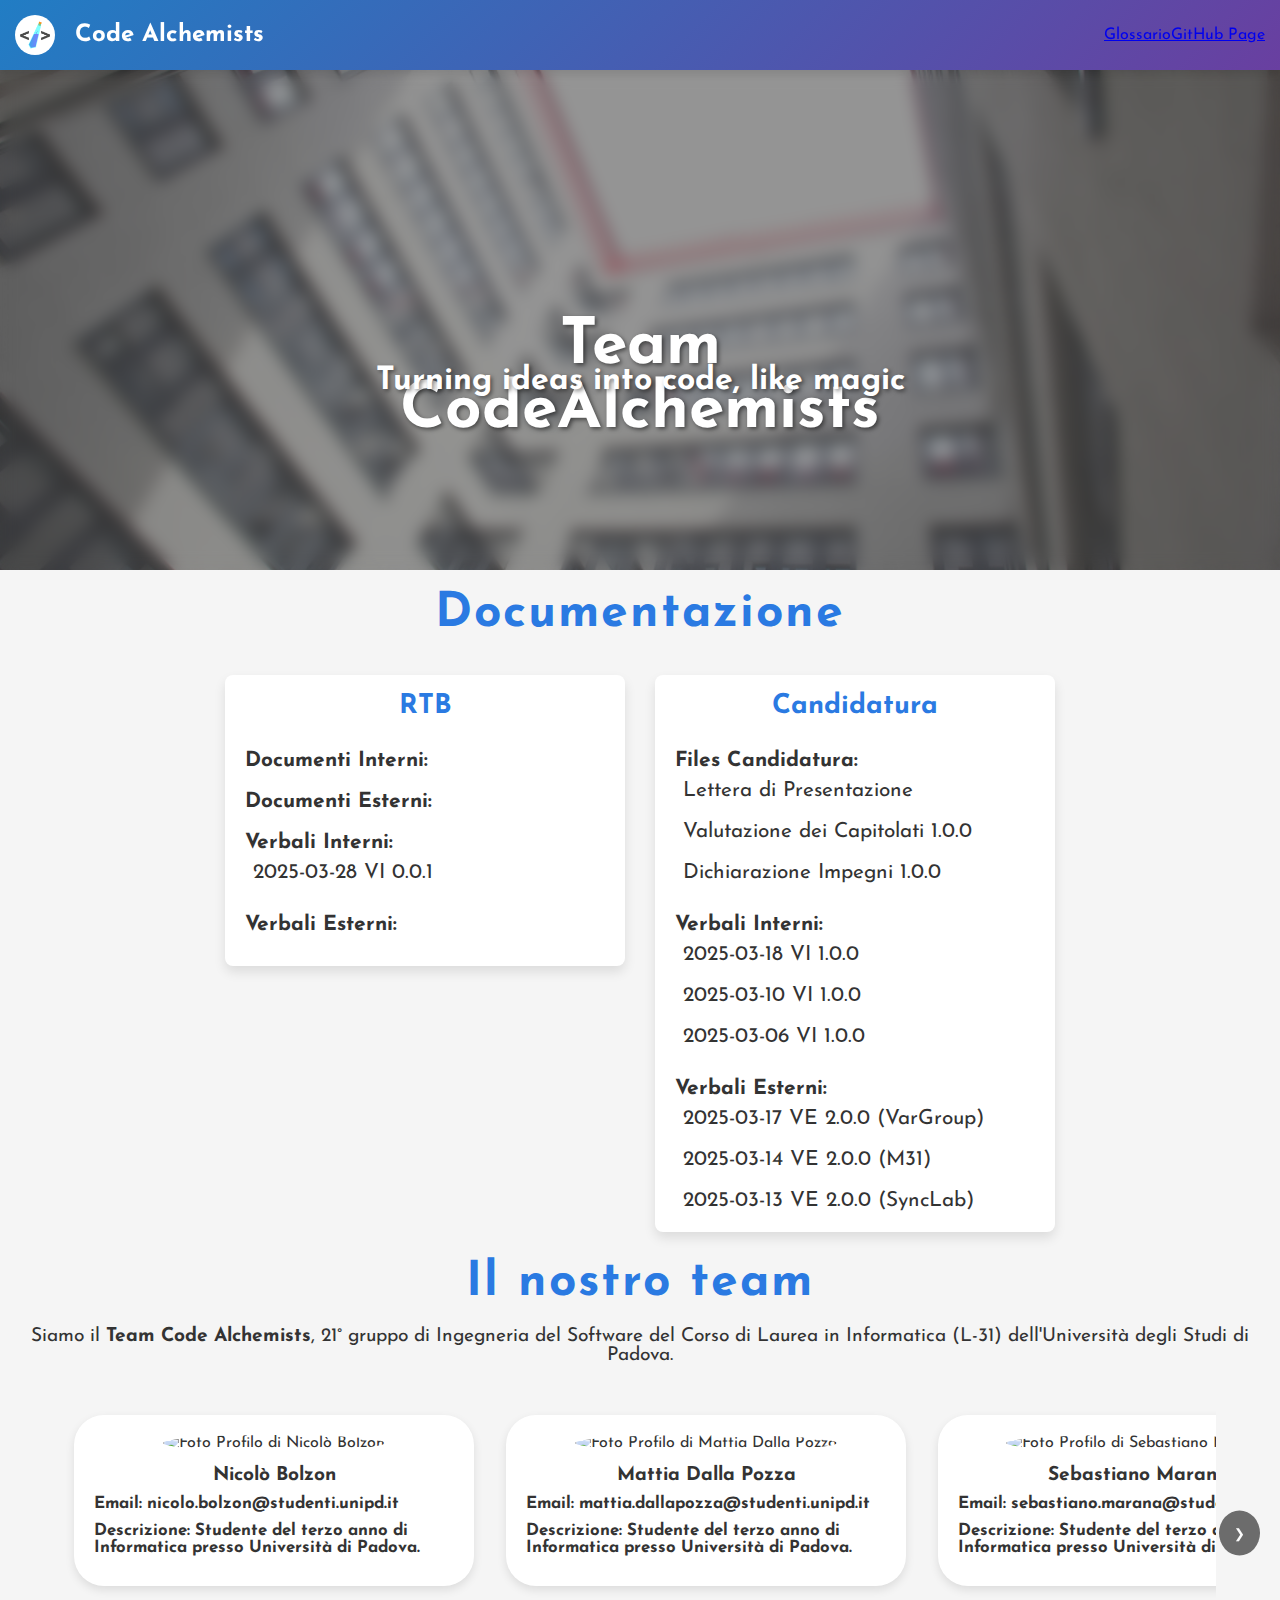
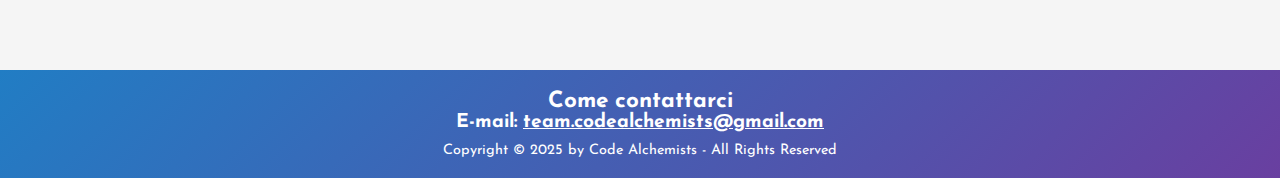
==== index.html @ df67809b "Merge branch 'release/0.1.0'" ====
<!DOCTYPE html>
<html lang="it">
<head>
	<meta charset="utf-8" />
	
	<title> Code Alchemists </title>
	<meta name = "description" content = "Questa è la pagina principale del Team Code Alchemists, per il progetto di SWE del corso di Informatica (L31) di UniPd" />
	<meta name ="keywords" content ="Code, Alchemists, swe, progetto, git, team" />
	<meta name="author" content="Nicolò Bolzon, Mattia Dalla Pozza, Sebastiano Marana, Nicholas Moretto, Matteo Pretto, Alex Shu, Stefano Speranza, Ramona Zangla"/>
	
	<meta name="viewport" content="width=device-width, initial-scale=1.0" />
	<link rel="stylesheet" href="./Assets/style.css" />
    <link href="https://cdnjs.cloudflare.com/ajax/libs/font-awesome/6.0.0-beta3/css/all.min.css" rel="stylesheet">
	<link href='https://fonts.googleapis.com/css2?family=Josefin+Sans:wght@300&display=swap' rel='stylesheet' />
	<link rel="shortcut icon" type="image/png" href="./Assets/Loghi/Logo.svg" media="screen" /> <!--icona visibile su browser-->
	
	<script src="https://code.jquery.com/jquery-3.6.0.min.js"></script>

</head>

<body>
    <main>
    <!-- <div id="container"> -->
        <nav class="header">
            <div class="header_container">
              <a class="navbar-brand" href="index.html">
                <img src="./Assets/Loghi/Logo.png" alt="Logo del gruppo" width="30" height="30" />
                <span class="navTitle" style="margin-left: 15px">Code Alchemists</span>
              </a>
              <div class="github-button">
                <a href="./glossario.html" class="github-btn">Glossario</a>
                <a href="https://github.com/teamcodealchemists" target="_blank" class="github-btn" title="Visita il proflo GitHub del gruppo">GitHub Page</a>
              </div>
            </div>
        </nav>
        <div id="logo_container">
            <!--<img src="./Assets/Immagini/TorreArchimede.jpg" alt="Logo del gruppo" id="logo" />-->
            <h1 class="titolocentrato">Team CodeAlchemists</h1>
            <h2 class="motivoAzienda">Turning ideas into code, like magic</h2>
        </div>     
        <div class="presentazione">
            <h2 class="titolo">Documentazione</h2>
        </div>
        <div class="card-container">
            
            <!-- <div class="card" onclick="toggleDropdown(1)">
                <h3>PB</h3>
                <div class="dropdown" id="dropdown-1">
                    <a href="documento1.pdf" target="_blank">Documento 1</a>
                </div>
            </div> -->
    
            <div class="card" onclick="toggleDropdown(2)">
                <h3>RTB</h3>
                <div class="dropdown" id="dropdown-2">
                    <h4>Documenti Interni:</h4>
                    <h4>Documenti Esterni:</h4>
                    <h4>Verbali Interni:</h4>
                        <a href="https://teamcodealchemists.github.io/docs/rtb/verbali/verbali_interni/2025-03-28_VI_0.0.1.pdf" target="_blank">2025-03-28 VI 0.0.1</a>
                    <h4>Verbali Esterni:</h4><br/> <!--TODO: togliere <br/> nel momento in cui si inserirà il promo verbale. Aggiunto per corretta visualizzazione-->
                </div>
            </div>
    
            <div class="card" onclick="toggleDropdown(3)">
                <h3>Candidatura</h3>
                <div class="dropdown" id="dropdown-3"> <!--da inserire riferimento a documento su github-->
                    <h4>Files Candidatura:</h4>
                        <a href="https://teamcodealchemists.github.io/docs/candidatura/Lettera%20di%20presentazione.pdf" target="_blank">Lettera di Presentazione</a>
                        <a href="https://teamcodealchemists.github.io/docs/candidatura/Valutazione%20dei%20Capitolati%201.0.0.pdf" target="_blank">Valutazione dei Capitolati 1.0.0</a>
                        <a href="https://teamcodealchemists.github.io/docs/candidatura/Dichiarazione Impegni_1.0.0.pdf" target="_blank">Dichiarazione Impegni 1.0.0</a>
                    <h4>Verbali Interni:</h4>
                        <a href="https://teamcodealchemists.github.io/docs/candidatura/verbali/verbali_interni/2025-03-18_VI_1.0.0.pdf" target="_blank">2025-03-18 VI 1.0.0</a> 
                        <a href=".https://teamcodealchemists.github.io/docs/candidatura/verbali/verbali_interni/2025-03-10_VI_1.0.0.pdf" target="_blank">2025-03-10 VI 1.0.0</a>
                        <a href="https://teamcodealchemists.github.io/docs/candidatura/verbali/verbali_interni/2025-03-06_VI_1.0.0.pdf" target="_blank">2025-03-06 VI 1.0.0</a> 
                    <h4>Verbali Esterni:</h4>
                        <a href="https://teamcodealchemists.github.io/docs/candidatura/verbali/verbali_esterni/2025-03-17_VE_2.0.0_(VarGroup).pdf" target="_blank">2025-03-17 VE 2.0.0 (VarGroup)</a>
                        <a href="https://teamcodealchemists.github.io/docs/candidatura/verbali/verbali_esterni/2025-03-14_VE_2.0.0_(M31).pdf" target="_blank">2025-03-14 VE 2.0.0 (M31)</a> 
                        <a href="https://teamcodealchemists.github.io/docs/candidatura/verbali/verbali_esterni/2025-03-13_VE_2.0.0_(SyncLab).pdf" target="_blank">2025-03-13 VE 2.0.0 (SyncLab)</a>
                </div>
            </div>
            <!-- <div class="card" onclick="toggleDropdown(4)">
                <h3>Diapositive</h3>
                <div class="dropdown" id="dropdown-4">
                    <a href="altro1.txt" target="_blank">Altro 1</a>
                    <a href="altro2.txt" target="_blank">Altro 2</a>
                </div>
            </div> -->
        </div>
    
        <div class="presentazione">
            <h2 class="titolo">Il nostro team</h2>
            <p>Siamo il <b>Team Code Alchemists</b>, 21° gruppo di Ingegneria del Software del Corso di Laurea in Informatica (L-31) dell'Università degli Studi di Padova.</p>
        </div>
        
        <div class="membri" id="membri">
            <div class="member-container-wrapper">
                <button class="scroll-btn left" id="scroll-left">&#10094;</button>
                <div class="member-container">
                    <div class="member">
                        <a href="https://github.com/nicolobolzon" target="_blank" title="Visita il profilo GitHub">
                            <img src="https://github.com/nicolobolzon.png" alt="Foto Profilo di Nicolò Bolzon">
                            <p>Nicolò Bolzon</p>
                            <div class="contact-info">
                                <p><strong>Email:</strong> nicolo.bolzon@studenti.unipd.it</p>
                                <p><strong>Descrizione:</strong> Studente del terzo anno di Informatica presso Università di Padova.</p>
                            </div>
                        </a>
                    </div>
                    <div class="member">
                        <a href="https://github.com/mkwukong" target="_blank" title="Visita il profilo GitHub">
                            <img src="https://github.com/mkwukong.png" alt="Foto Profilo di Mattia Dalla Pozza">
                            <p>Mattia Dalla Pozza</p>
                            <div class="contact-info">
                                <p><strong>Email:</strong> mattia.dallapozza@studenti.unipd.it</p>
                                <p><strong>Descrizione:</strong>  Studente del terzo anno di Informatica presso Università di Padova.</p>
                            </div>
                        </a>
                    </div>
                    <div class="member">
                        <a href="https://github.com/sebamarana" target="_blank" title="Visita il profilo GitHub">
                            <img src="https://github.com/sebamarana.png" alt="Foto Profilo di Sebastiano Marana">
                            <p>Sebastiano Marana</p>
                            <div class="contact-info">
                                <p><strong>Email:</strong> sebastiano.marana@studenti.unipd.it</p>
                                <p><strong>Descrizione:</strong>  Studente del terzo anno di Informatica presso Università di Padova.</p>
                            </div>
                        </a>
                    </div>
                    <div class="member">
                        <a href="https://github.com/nicmoro31" target="_blank" title="Visita il profilo GitHub">
                            <img src="https://github.com/nicmoro31.png" alt="Foto Profilo di Nicholas Moretto">
                            <p>Nicholas Moretto</p>
                            <div class="contact-info">
                                <p><strong>Email:</strong> nicholas.moretto@studenti.unipd.it</p>
                                <p><strong>Descrizione:</strong>  Studente del terzo anno di Informatica presso Università di Padova.</p>
                            </div>
                        </a>
                    </div>
                    <div class="member">
                        <a href="https://github.com/matteopretto" target="_blank" title="Visita il profilo GitHub">
                            <img src="https://github.com/matteopretto.png" alt="Foto Profilo di Matteo Pretto">
                            <p>Matteo Pretto</p>
                            <div class="contact-info">
                                <p><strong>Email:</strong> matteo.pretto@studenti.unipd.it</p>
                                <p><strong>Descrizione:</strong>  Studente del terzo anno di Informatica presso Università di Padova.</p>
                            </div>
                        </a>
                    </div>
                    <div class="member">
                        <a href="https://github.com/IwantBeRich" target="_blank" title="Visita il profilo GitHub">
                            <img src="https://github.com/IwantBeRich.png" alt="Foto Profilo di Alex Shu">
                            <p>Alex Shu</p>
                            <div class="contact-info">
                                <p><strong>Email:</strong> alex.shu@studenti.unipd.it</p>
                                <p><strong>Descrizione:</strong> Studente del terzo anno di Informatica presso Università di Padova.</p>
                            </div>
                        </a>
                    </div>
                    <div class="member">
                        <a href="https://github.com/ssperanz" target="_blank" title="Visita il profilo GitHub">
                            <img src="https://github.com/ssperanz.png" alt="Foto Profilo di Stefano Speranza">
                            <p>Stefano Speranza</p>
                            <div class="contact-info">
                                <p><strong>Email:</strong> stefano.speranza@studenti.unipd.it</p>
                                <p><strong>Descrizione:</strong>  Studente del terzo anno di Informatica presso Università di Padova.</p>
                            </div>
                        </a>
                    </div>
                    <div class="member">
                        <a href="https://github.com/ShizuIT" target="_blank" title="Visita il profilo GitHub">
                            <img src="https://github.com/ShizuIT.png" alt="Foto Profilo di Ramona Zangla">
                            <p>Ramona Zangla</p>
                            <div class="contact-info">
                                <p><strong>Email:</strong> ramona.zangla@studenti.unipd.it</p>
                                <p><strong>Descrizione:</strong>  Studentessa del terzo anno di Informatica presso Università di Padova.</p>
                            </div>
                        </a>
                    </div>
                </div>
                <button class="scroll-btn right" id="scroll-right">&#10095;</button>
            </div>
        </div>
        
        <script>
            function toggleDropdown(cardNumber) {
                if (event.target.tagName === 'A') {
                    return; 
                }
                let dropdown = document.getElementById(`dropdown-${cardNumber}`);
                if (dropdown.classList.contains('open')) {
                    dropdown.classList.remove('open');
                    dropdown.style.maxHeight = "0px";
                    dropdown.style.padding = "0";
                } else {
                    dropdown.classList.add('open');
                    dropdown.style.maxHeight = dropdown.scrollHeight + "px";
                    dropdown.style.padding = "10px";
                }
            }
            window.onload = function() {
                let dropdowns = document.querySelectorAll('.dropdown');
                dropdowns.forEach(dropdown => {
                    dropdown.classList.add('open');
                    dropdown.style.maxHeight = dropdown.scrollHeight + "px";
                    dropdown.style.padding = "10px";
                });
            };

            document.addEventListener("DOMContentLoaded", function () {
                const scrollContainer = document.querySelector(".member-container");
                const leftButton = document.getElementById("scroll-left");
                const rightButton = document.getElementById("scroll-right");
            
                function updateButtons() {
                    leftButton.style.display = scrollContainer.scrollLeft > 0 ? "block" : "none";
                    rightButton.style.display =
                        scrollContainer.scrollLeft < scrollContainer.scrollWidth - scrollContainer.clientWidth ? "block" : "none";
                }
            
                leftButton.addEventListener("click", function () {
                    scrollContainer.scrollBy({
                        left: -432, 
                        behavior: "smooth",
                    });
                });
            
                rightButton.addEventListener("click", function () {
                    scrollContainer.scrollBy({
                        left: 432, 
                        behavior: "smooth",
                    });
                });
            
                scrollContainer.addEventListener("scroll", updateButtons);
                updateButtons(); 
            });

            document.addEventListener('DOMContentLoaded', function () {
                const memberContainer = document.querySelector('.member-container');
                const members = document.querySelectorAll('.member');
                let scrollPosition = 0;

                function autoScroll() {
                    const memberWidth = members[0].offsetWidth + parseInt(getComputedStyle(memberContainer).gap); // Larghezza di un membro + gap
                    const containerWidth = memberContainer.scrollWidth;
                    const visibleWidth = memberContainer.offsetWidth;

                    // Calcola la nuova posizione di scroll
                    scrollPosition += memberWidth;

                    // Se raggiunge la fine, torna all'inizio
                    if (scrollPosition + visibleWidth >= containerWidth) {
                        scrollPosition = 0;
                    }

                    // Esegui lo scroll
                    memberContainer.scrollTo({
                        left: scrollPosition,
                        behavior: 'smooth',
                    });
                }

                // Avvia lo scroll automatico ogni 10 secondi
                setInterval(autoScroll, 10000);
            });
        </script>       
    <!-- </div> -->
    </main>
    <footer>
        <div class="contatti">
            <h3>Come contattarci</h3>  
            <ul>
                <li><b><span lang="en">E-mail</span>: <a href="mailto:team.codealchemists@gmail.com">team.codealchemists@gmail.com</a></b></li>
                </ul>
        </div>
    <p>
        <span class="copyright"><span lang="en">Copyright &copy; </span>  2025 by Code Alchemists - All Rights Reserved</span>
    </p>
    </footer>
</body>
</html>
---- Assets/style.css ----
/* Cayman Theme Inspired Styles */

* {
    margin: 0;
    padding: 0;
    box-sizing: border-box;
}

:root {
    --primary-color: #2a7ae2;
    --background-color: #f5f5f5;
    --text-color: #333;
    --header-background: linear-gradient(135deg, #217dc4, #693fa0);
    --header-text: #fff;
    --footer-background: linear-gradient(135deg, #217dc4, #693fa0);
    --footer-text: #fff;
    --card-background: #ffffff;
    --card-shadow: rgba(0, 0, 0, 0.1);
    --border-radius: 8px;
    --primary-background: #41a3ef;
    --secondary-background: #7c81ff;
}
/*linear-gradient(135deg, #2a7ae2, #6a0dad); colore sfumatura precendente*/

html {
    background-color: var(--background-color);
    font-family: "Josefin Sans", sans-serif;
    color: var(--text-color);
    scroll-behavior: smooth;
}

body {
    width: 100%;
    display: flex;
    flex-direction: column;
    align-items: center;
    min-height: 100vh;
    margin-top : 70px;
}

main {
    flex: 1;
    width: 100%;
    max-width: 100%;
}

/* Header */
.header_container {
    background: var(--header-background);
    color: var(--header-text);
    padding: 15px;
    display: flex;
    align-items: center;
    position: fixed; 
    top: 0;  
    left: 0;
    width: 100%;  
    z-index: 1000;  
    box-shadow: 0 4px 8px rgba(0, 0, 0, 0.1);
    /* justify-content: center; */
}

.navbar-brand {
    text-decoration: none;
    color: var(--header-text);
    font-size: 1.5em;
    font-weight: bold;
    display: flex;
    align-items: center;
}

.navbar-brand img {
    margin-right: 5px;
    border-radius:50%;
    width: 40px;
    height: 40px;
}

.github-button {
    margin-left: auto;
    display: flex;
    align-items: center;
}

.github-icon {
    font-size: 40px;  
    color: #000000; 
    transition: color 0.3s ease;
}

.github-icon:hover {
    color: #ffffff;
}

/* Logo Container */
#logo_container {
    position: relative;
    background-image: url('./Immagini/TorreArchimede.jpg');
    background-size: cover; 
    background-position: center; 
    width: 100%;
    height: 500px; 
    overflow: hidden; 
    transition: all 0.5s ease-in-out;
}

#logo_container::before {
    content: '';
    position: absolute;
    top: 0;
    left: 0;
    right: 0;
    bottom: 0;
    background-image: url('./Immagini/TorreArchimede.jpg');
    background-size: cover;
    background-position: center;
    filter: blur(8px);
    z-index: 1;
    transition: filter 0.5s ease-in-out;
}

#logo_container:hover::before {
    filter: blur(0);
}

.titolocentrato, .motivoAzienda {
    position: absolute;
    left: 50%;
    transform: translateX(-50%);
    color: white; 
    font-weight: bold; 
    text-shadow: 2px 2px 4px rgba(0, 0, 0, 0.5); 
    z-index: 2; 
}

.titolocentrato {
    top: 45%;
    font-size: 4em;
}

.motivoAzienda {
    top: 55%;
    font-size: 2em;
}

@media screen and (max-width: 1200px) {
    #logo_container {
        height: 400px;
    }

    .titolocentrato {
        font-size: 3.0em;
        top: 45%; 
    }

    .motivoAzienda {
        font-size: 1.3em;
        top: 55%; 
    }
}

@media screen and (max-width: 900px) {
    #logo_container {
        height: 300px;
    }

    .titolocentrato {
        font-size: 2em;
        top: 45%; 
    }

    .motivoAzienda {
        font-size: 1em;
        top: 55%; 
    }
}

@media screen and (max-width: 600px) {
    #logo_container {
        height: 250px;
    }

    .titolocentrato {
        font-size: 1.5em;
        top: 45%; 
    }

    .motivoAzienda {
        font-size: 0.9em;
        top: 55%; 
    }
}

@media screen and (max-width: 400px) {
    #logo_container {
        height: 200px;
    }

    .titolocentrato {
        font-size: 1.0em;
        top: 45%;
    }

    .motivoAzienda {
        font-size: 0.9em;
        top: 55%;
    }
}
/* Presentation Section */
.presentazione {
    text-align: center;
    margin-bottom: 30px;
}

.presentazione h1 {
    font-size: 2em;
    color: var(--primary-color);
}

.presentazione p {
    font-size: 1.2em;
    color: var(--text-color);
}

/*Member*/
.presentazione h2, h2, h1 {
    text-align: center;
    margin: 20px 0;
    color: var(--primary-color);
}

.member-container {
    display: flex;
    gap: 5em; 
    padding: 0 50px; 
    margin: 0;
    flex-wrap: nowrap; 
}

.contact-info {
    font-size: 14px;
    text-align: left;
}

.contact-info p {
    margin: 5px 0;
}

.contact-info p strong {
    color: #333;
}

.member-container-wrapper {
    display: flex;
    justify-content: center;
    align-items: center;
    padding-bottom:4em;
    padding-left:4em;
    padding-right:4em;
    overflow-x: hidden; 
    width: 100%;
    position: relative;
    z-index: 5;
}

.member-container {
    display: flex;
    gap: 2em;
    padding: 0 10px;
    scroll-behavior: smooth; 
    overflow-x: auto;
    flex-wrap: nowrap;
    -ms-overflow-style: none;  
    scrollbar-width: none;  
    transition: transform 0.5s ease-in-out;
    z-index: 1;
    padding-top: 20px;
    padding-bottom: 20px;
}

.member-container::-webkit-scrollbar {
    display: none;
}

.member {
    width: 25em; 
    padding: 20px;
    border-radius: 30px;
    box-shadow: 0 4px 10px rgba(0, 0, 0, 0.1);
    background-color: #fff;
    text-align: center;
    transition: transform 0.3s ease-in-out;
    scroll-snap-align: start;
    flex-shrink: 0;
    z-index: 1;
    position: relative;
}

.member:hover {
    transform: scale(0.9);
    box-shadow: 0 8px 16px rgba(0, 0, 0, 0.2);
    z-index: 10; 
}


.member a {
    text-decoration: none;
    color: inherit;
}

.member p {
    font-size: 1.2em;
    font-weight: bold;
    color: #333;
    margin-bottom: 10px;
    white-space: normal; 
    word-wrap: break-word;
}

.member img {
    width: 80%;
    height: auto;
    border-radius: 50%;
    margin-bottom: 15px;
}

.membri {
    overflow: hidden;
    width: 100%;
    height: auto;
}

.scroll-btn {
    position: absolute;
    background-color: #333;
    color: #fff;
    border: none;
    padding: 15px;
    cursor: pointer;
    border-radius: 50%;
    top: 50%;
    transform: translateY(-50%);
    z-index: 100;
    opacity: 0.7;
    transition: opacity 0.3s;
}

.scroll-btn:hover {
    background-color: #555;
    opacity: 1;
}

.scroll-btn.left {
    left: 20px; 
}

.scroll-btn.right {
    right: 20px; 
}

@media (max-width: 768px) {
    .scroll-btn {
        display: none !important;  
    }

    .member-container {
        gap: 1.5em;
        overflow-x: auto;
        -webkit-overflow-scrolling: touch;
    }
    
    .member {
        width: 100%;
        padding: 15px;
    }
}


@media (max-width: 480px) {
    .scroll-btn {
        display: none !important; 
    }

    .member {
        width: 100%;
        padding: 10px;
    }

    .member-container {
        gap: 1em;
        overflow-x: auto;
        -webkit-overflow-scrolling: touch;
    }
}
/* Card Styles */
.card-container {
    display: flex;
    flex-wrap: wrap;
    justify-content: center;
    align-items: flex-start;
    gap: 30px;
    padding: 0.4375em 0;
}

.card {
    background: var(--card-background);
    padding-top: 2dvb;
    padding-bottom: 20px;
    padding-left: 10px;
    padding-right: 10px;
    border-radius: var(--border-radius);
    box-shadow: 0 6px 12px rgba(0, 0, 0, 0.1); 
    width: 400px;
    cursor: pointer;
    text-align: center;
    transition: transform 0.2s;
}

.card:hover {
    transform: translateY(-5px);
    box-shadow: 0 8px 16px rgba(0, 0, 0, 0.15);
}

.card h3 {
    color: var(--primary-color);
    font-size: 1.7em;
}

/* Dropdown */
.dropdown {
    max-height: 0;
    overflow: hidden;
    font-size: 1.3em;
    transition: max-height 0.5s ease-in-out, padding 0.3s ease-in-out;
    padding: 0;
}

.dropdown.open {
    padding: 10px;
    max-height: 1000px; 
}

.dropdown a {
    display: block;
    text-decoration: none;
    color: var(--text-color);
    padding: 8px;
    overflow-wrap: break-word;
    white-space: normal;
    height: auto;
    line-height: 1.2;
    word-break:break-word;
    text-align: left;
}

.dropdown a:hover {
    background: #ddd;
}

.dropdown h4{
    padding-top: 20px;
    text-align: left;
}

/* Glossario */
.letter-list {
    display: flex;
    flex-wrap: wrap;
    justify-content: center;
    width: 100%;
    background-color: var(--background-color);
    padding: 10px 0;
    box-shadow: 0 2px 5px rgba(0, 0, 0, 0.1);
    transition: top 0.3s ease;
}

.letter-list.fixed {
    position: fixed;
    top: 0;
    z-index: 1000;
}

.letter-list a {
    display: inline-block;
    margin: 4px;
    padding: 10px 15px;
    text-decoration: none;
    color: white;
    background-color: var(--primary-background); /* Colore di sfondo iniziale */
    border-radius: 5px;
    transition: background-color 0.3s ease; /* Transizione per il colore di sfondo */
}

.letter-list a:hover, .letter-list a.selected {
    background-color: var(--secondary-background); /* Colore di sfondo al passaggio del mouse */
}

.letter-sections{
    margin-top:60px;
    margin-left: 10%;
    margin-right: 10%;
}

.letter-section {
    padding: 20px; /* Aggiungi un padding a sinistra per allineare le lettere */
    min-height: 100px;
}

.letter-section h2 {
    text-align: left;
    font-size: 2em; /* Dimensione del carattere per le lettere */
    margin-bottom: 20px; /* Spazio sotto le lettere */
    margin-top: -20px;
    padding-left: 10%; /* Aggiungi un padding a sinistra per allineare le lettere */
}

.letter-section .definizione{
    font-size: 1.2em; /* Dimensione del carattere per il contenuto */
    margin-left: 20%;
    margin-bottom: 5%;
    margin-top: 1%;
}

.letter-section p b, .parola{
    margin-left: 15%;
    font-size: 1.5em;
}

.letter-section hr{
    margin: 20px 0;
    border: 1px solid;
    border-image: linear-gradient(135deg, var(--primary-background), var(--secondary-background)) 1;
    margin-left: 10%;
}

/* Footer */
footer {
    background: var(--footer-background);
    color: var(--footer-text);
    text-align: center;
    padding: 20px;
    width: 100%;
    margin-top: auto;
}

footer .contatti {
    font-size: 1.2em;
    margin-bottom: 10px;
}

footer a {
    color: var(--footer-text);
    text-decoration: underline;
}

footer li{
    list-style-type: none;
}

.copyright {
    font-size: 0.9em;
}
.titolo {
    font-size: 3em;
    font-weight: bold;
    color: #2a7ae2; 
    text-align: left;
    margin: 1em 0;
    letter-spacing: 2px; 
    transition: color 0.3s ease, transform 0.3s ease; 
}
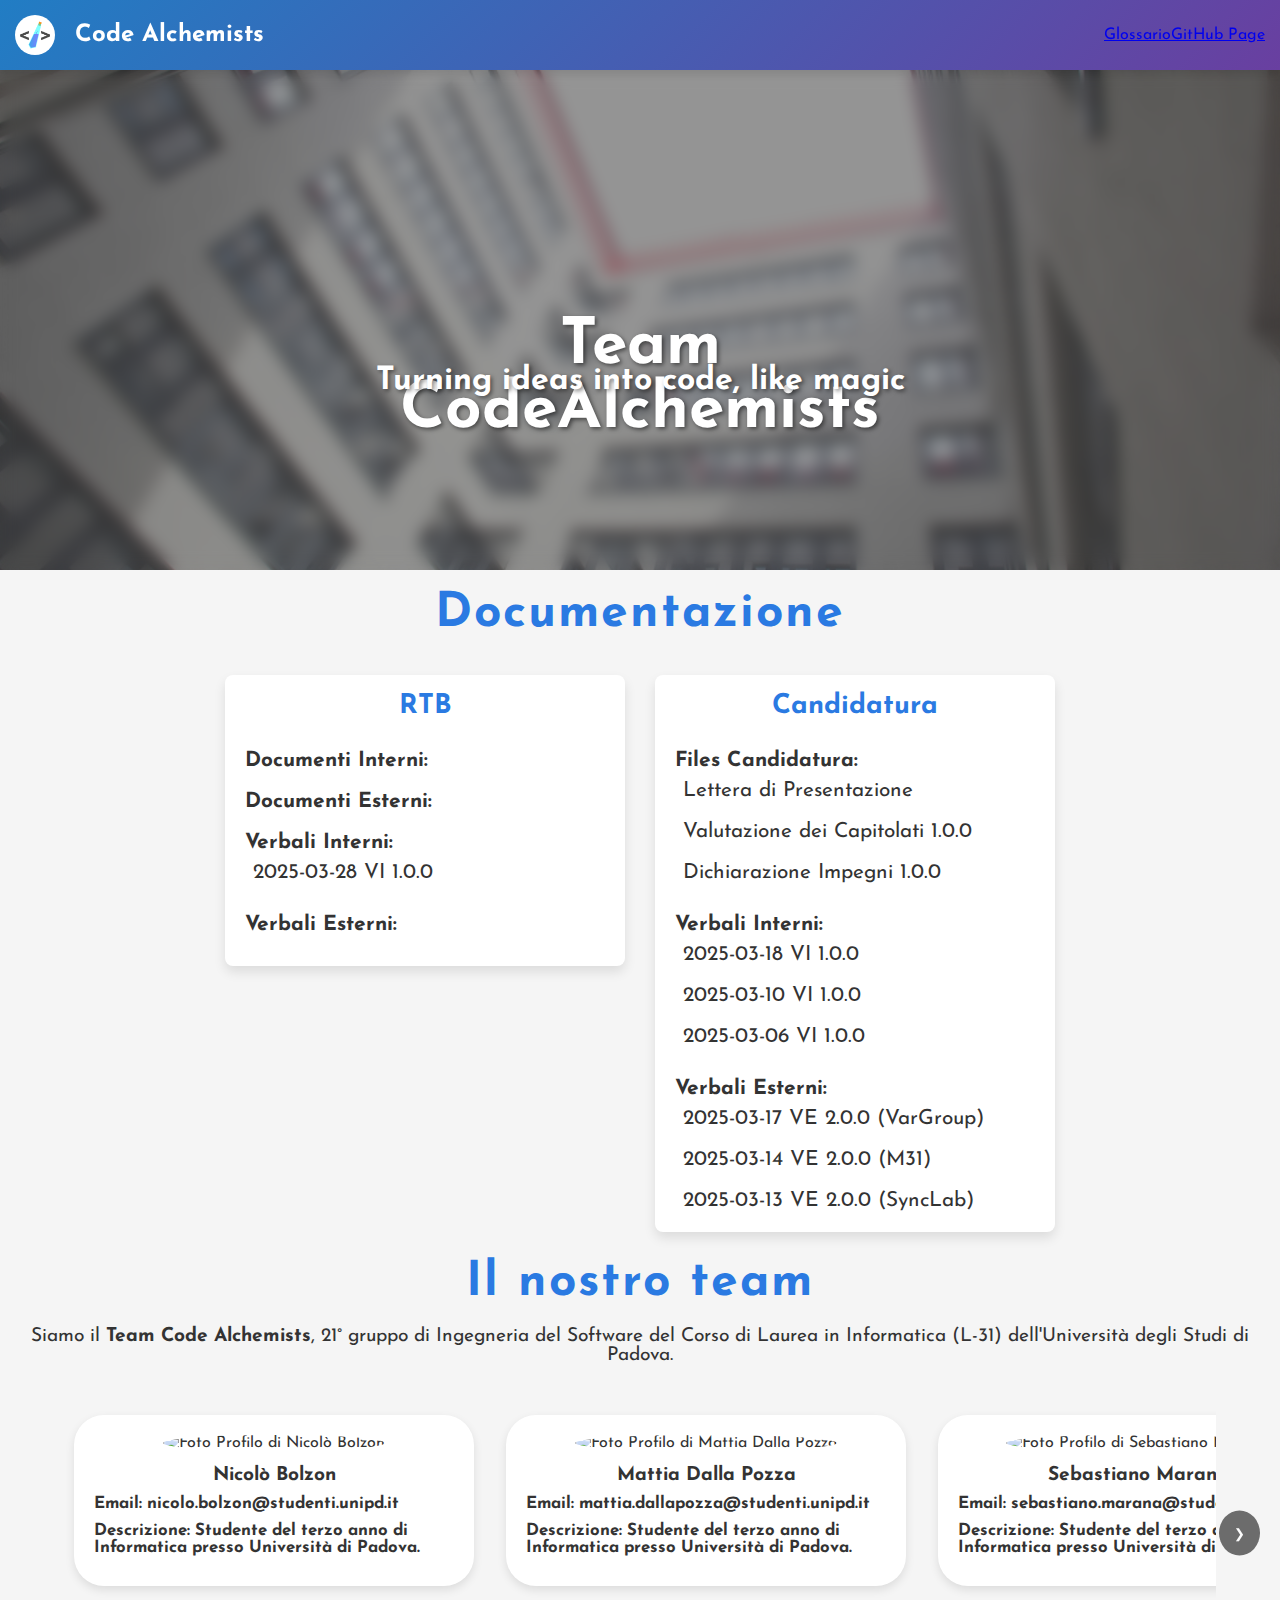
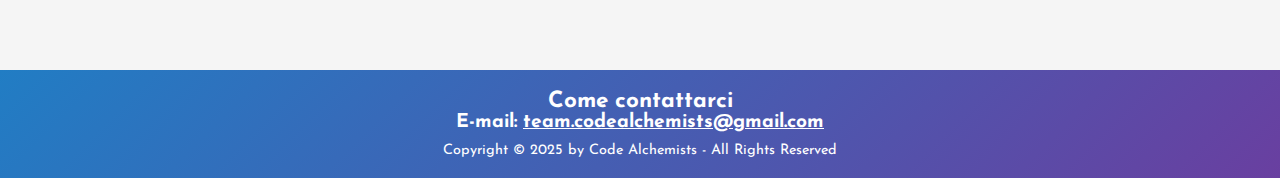
==== commit 494b51d7: "Merge branch 'main' of https://github.com/teamcodealchemists/teamcodealchemists.github.io" ====
--- a/index.html
+++ b/index.html
@@ -56,7 +56,7 @@
                     <h4>Documenti Interni:</h4>
                     <h4>Documenti Esterni:</h4>
                     <h4>Verbali Interni:</h4>
-                        <a href="https://teamcodealchemists.github.io/docs/rtb/verbali/verbali_interni/2025-03-28_VI_0.0.1.pdf" target="_blank">2025-03-28 VI 0.0.1</a>
+                        <a href="https://teamcodealchemists.github.io/docs/rtb/verbali/verbali_interni/2025-03-28_VI_1.0.0.pdf" target="_blank">2025-03-28 VI 1.0.0</a>
                     <h4>Verbali Esterni:</h4><br/> <!--TODO: togliere <br/> nel momento in cui si inserirà il promo verbale. Aggiunto per corretta visualizzazione-->
                 </div>
             </div>
@@ -278,4 +278,4 @@
     </p>
     </footer>
 </body>
-</html>+</html>
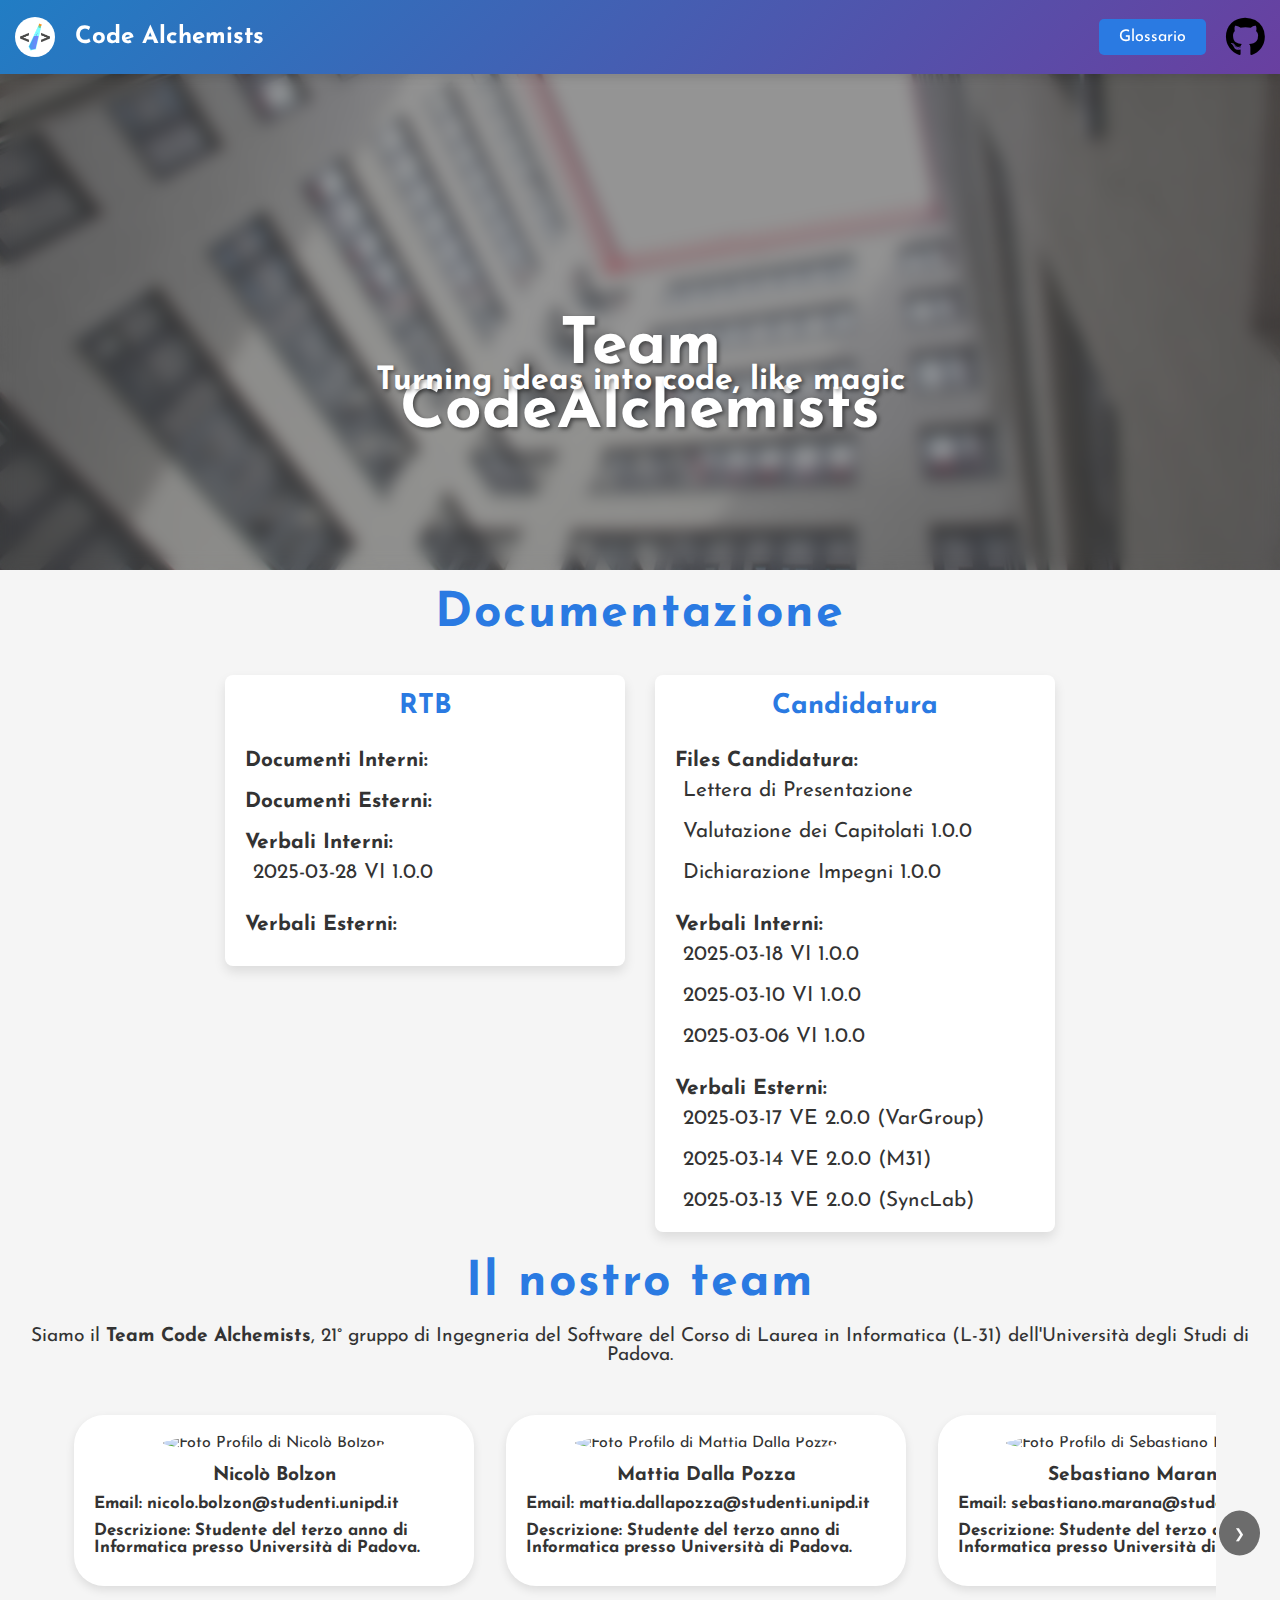
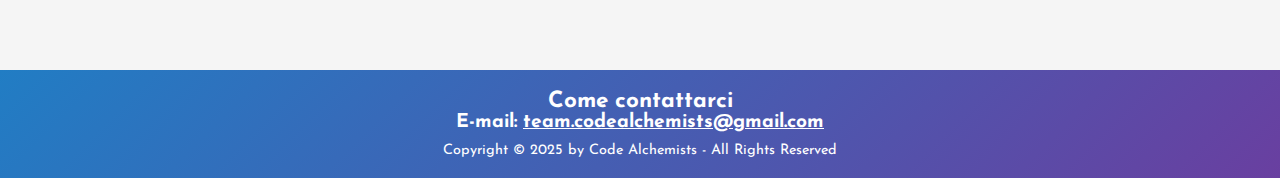
==== commit 1a9015ce: "Risoluzione bug" ====
--- a/index.html
+++ b/index.html
@@ -29,7 +29,9 @@
               </a>
               <div class="github-button">
                 <a href="./glossario.html" class="github-btn">Glossario</a>
-                <a href="https://github.com/teamcodealchemists" target="_blank" class="github-btn" title="Visita il proflo GitHub del gruppo">GitHub Page</a>
+                <a href="https://github.com/teamcodealchemists" target="_blank" title="Team CodeAlchemists Github">
+                    <i class="fab fa-github github-icon"></i> <!-- Icona GitHub -->
+                </a>
               </div>
             </div>
         </nav>
--- a/Assets/style.css
+++ b/Assets/style.css
@@ -92,6 +92,30 @@
     color: #ffffff;
 }
 
+.github-button{
+    margin-left: auto;
+}
+
+.github-btn {
+    background-color: var(--primary-color);
+    color: white;
+    border: none;
+    padding: 10px 20px;
+    text-align: center;
+    text-decoration: none;
+    display: inline-block;
+    font-size: 16px;
+    margin: 4px 2px;
+    cursor: pointer;
+    border-radius: 5px;
+    transition: background-color 0.3s ease;
+    margin-right: 20px;
+}
+
+.github-btn:hover {
+    background-color: var(--secondary-color);
+}
+
 /* Logo Container */
 #logo_container {
     position: relative;
@@ -476,7 +500,7 @@
 
 .letter-list.fixed {
     position: fixed;
-    top: 0;
+    top: 70px;
     z-index: 1000;
 }
 
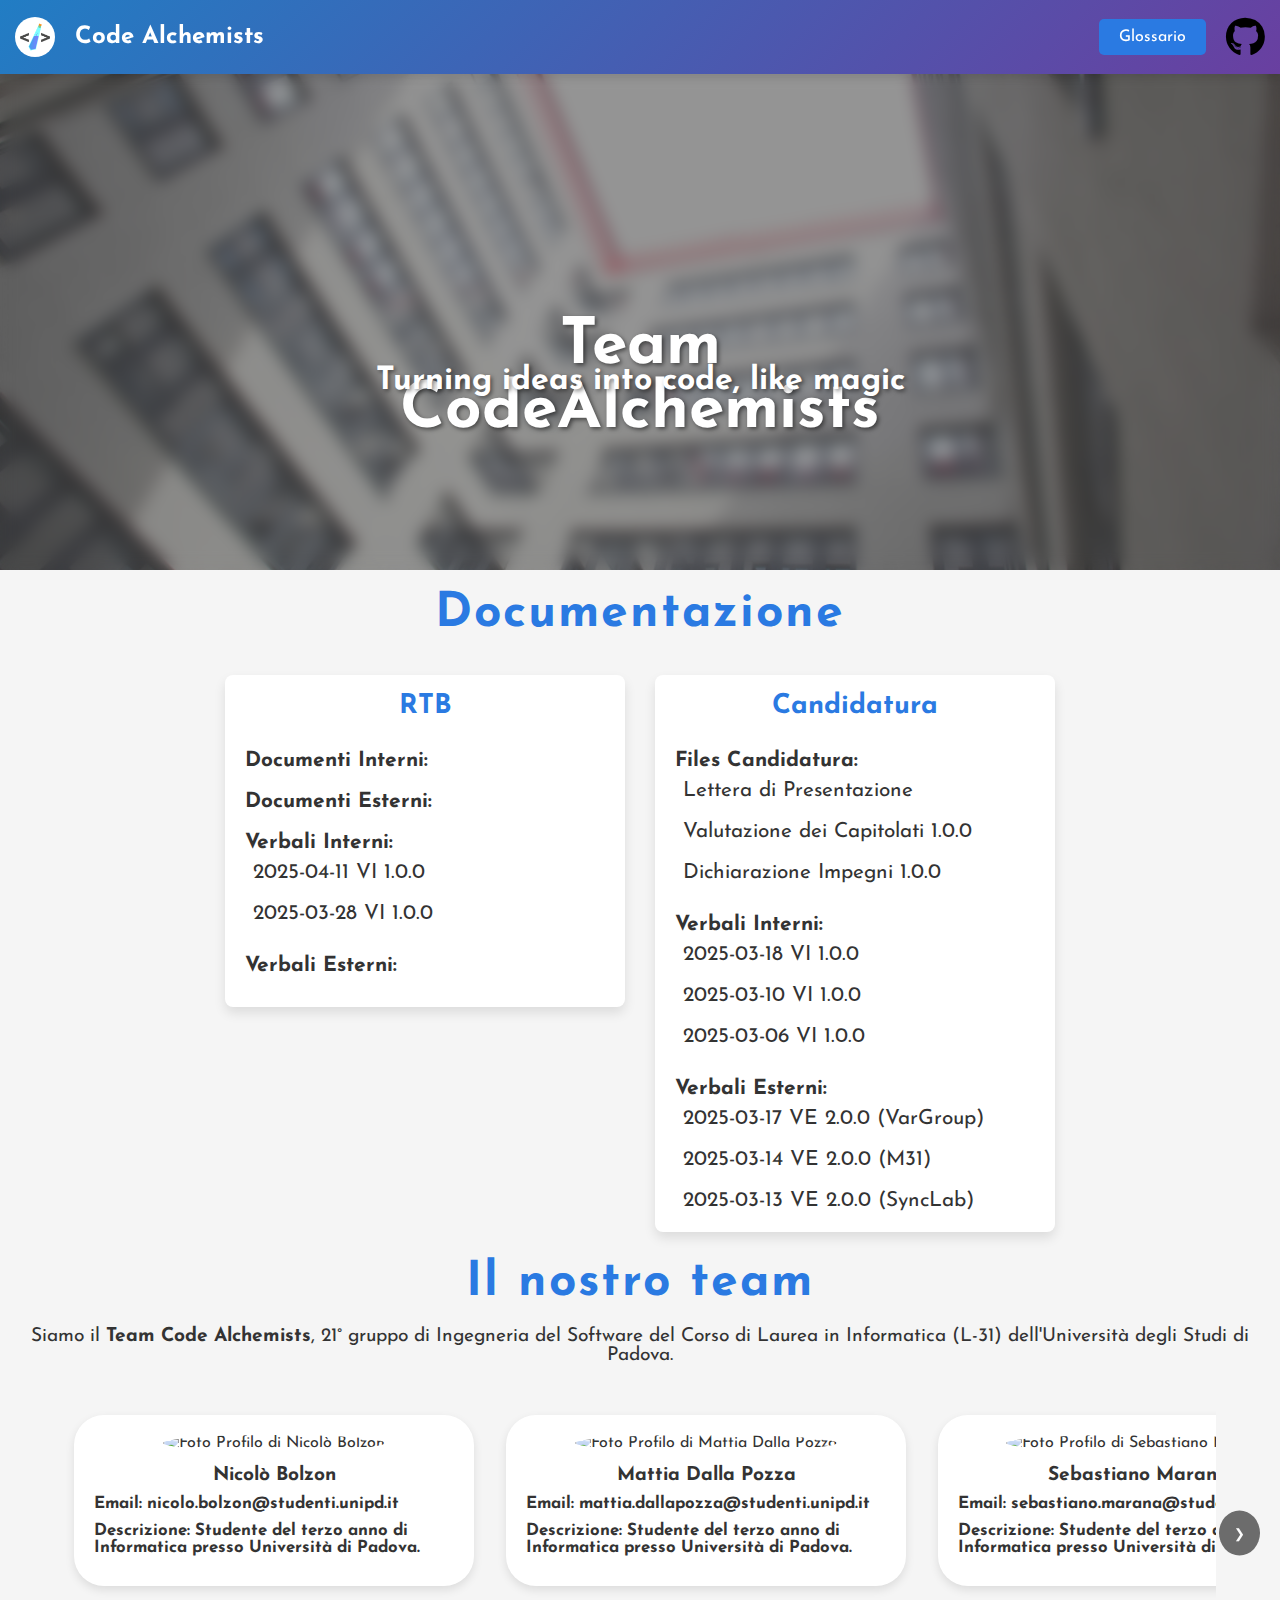
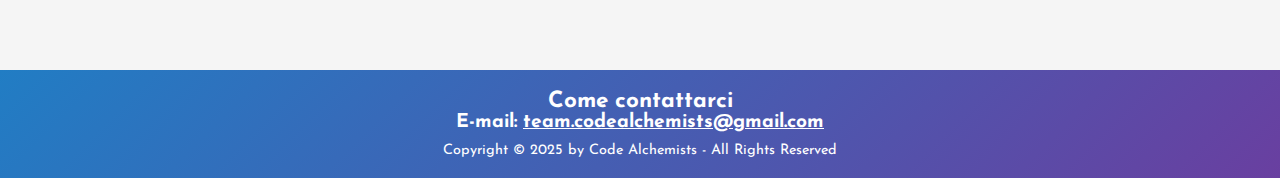
==== commit c2e805ee: "Update index.html" ====
--- a/index.html
+++ b/index.html
@@ -58,6 +58,7 @@
                     <h4>Documenti Interni:</h4>
                     <h4>Documenti Esterni:</h4>
                     <h4>Verbali Interni:</h4>
+			<a href="https://teamcodealchemists.github.io/docs/rtb/verbali/verbali_interni/2025-04-11_VI_1.0.0.pdf" target="_blank">2025-04-11 VI 1.0.0</a>
                         <a href="https://teamcodealchemists.github.io/docs/rtb/verbali/verbali_interni/2025-03-28_VI_1.0.0.pdf" target="_blank">2025-03-28 VI 1.0.0</a>
                     <h4>Verbali Esterni:</h4><br/> <!--TODO: togliere <br/> nel momento in cui si inserirà il promo verbale. Aggiunto per corretta visualizzazione-->
                 </div>
@@ -67,9 +68,9 @@
                 <h3>Candidatura</h3>
                 <div class="dropdown" id="dropdown-3"> <!--da inserire riferimento a documento su github-->
                     <h4>Files Candidatura:</h4>
-                        <a href="https://teamcodealchemists.github.io/docs/candidatura/Lettera%20di%20presentazione.pdf" target="_blank">Lettera di Presentazione</a>
+                        <a href="https://teamcodealchemists.github.io/docs/candidatura/Lettera%20di%20Presentazione%20Candidatura.pdf" target="_blank">Lettera di Presentazione</a>
                         <a href="https://teamcodealchemists.github.io/docs/candidatura/Valutazione%20dei%20Capitolati%201.0.0.pdf" target="_blank">Valutazione dei Capitolati 1.0.0</a>
-                        <a href="https://teamcodealchemists.github.io/docs/candidatura/Dichiarazione Impegni_1.0.0.pdf" target="_blank">Dichiarazione Impegni 1.0.0</a>
+                        <a href="https://teamcodealchemists.github.io/docs/candidatura/Dichiarazione%20Impegni%201.0.0.pdf" target="_blank">Dichiarazione Impegni 1.0.0</a>
                     <h4>Verbali Interni:</h4>
                         <a href="https://teamcodealchemists.github.io/docs/candidatura/verbali/verbali_interni/2025-03-18_VI_1.0.0.pdf" target="_blank">2025-03-18 VI 1.0.0</a> 
                         <a href=".https://teamcodealchemists.github.io/docs/candidatura/verbali/verbali_interni/2025-03-10_VI_1.0.0.pdf" target="_blank">2025-03-10 VI 1.0.0</a>
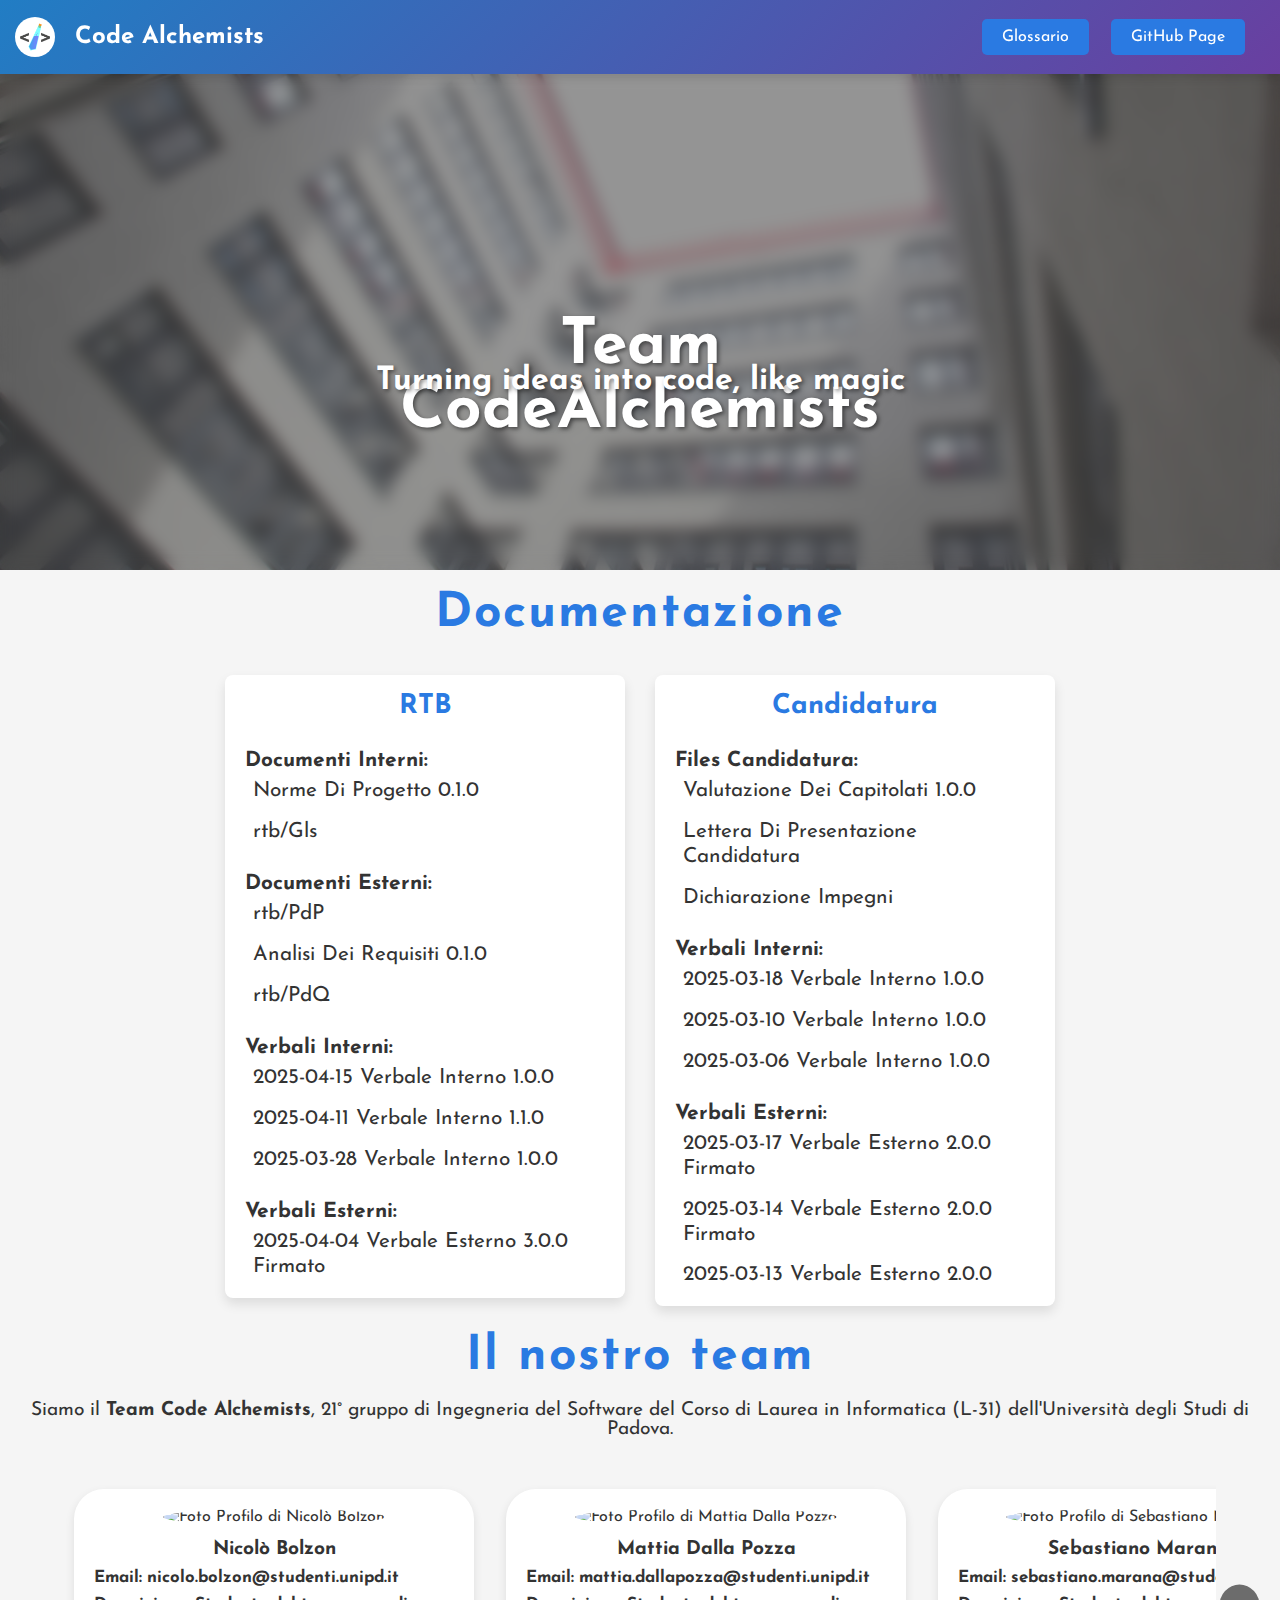
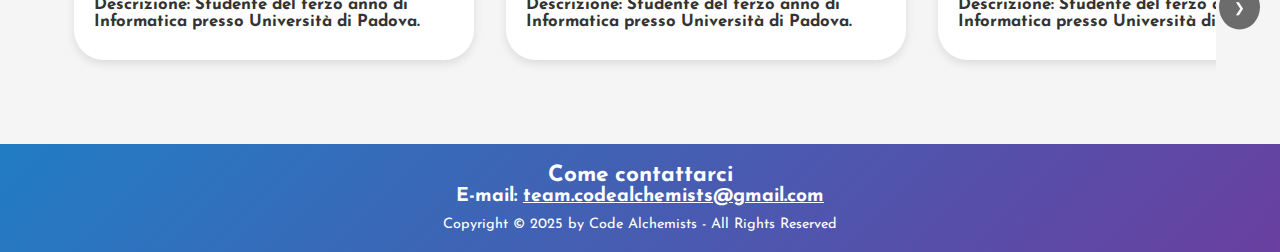
==== commit df1059cd: "Fix per candidatura" ====
--- a/index.html
+++ b/index.html
@@ -29,9 +29,7 @@
               </a>
               <div class="github-button">
                 <a href="./glossario.html" class="github-btn">Glossario</a>
-                <a href="https://github.com/teamcodealchemists" target="_blank" title="Team CodeAlchemists Github">
-                    <i class="fab fa-github github-icon"></i> <!-- Icona GitHub -->
-                </a>
+                <a href="https://github.com/teamcodealchemists" target="_blank" class="github-btn" title="Visita il proflo GitHub del gruppo">GitHub Page</a>
               </div>
             </div>
         </nav>
@@ -52,33 +50,46 @@
                 </div>
             </div> -->
     
-            <div class="card" onclick="toggleDropdown(2)">
+            <!-- RTB -->
+            <div class="card" onclick="toggleDropdown(2)"> 
                 <h3>RTB</h3>
                 <div class="dropdown" id="dropdown-2">
                     <h4>Documenti Interni:</h4>
+                        <a href="https://teamcodealchemists.github.io/docs/rtb/NdP_0.1.0.pdf" target="_blank">Norme Di Progetto 0.1.0 </a>
+                        <a>rtb/Gls</a>
                     <h4>Documenti Esterni:</h4>
+                        <a>rtb/PdP</a>
+                        <a href="https://teamcodealchemists.github.io/docs/rtb/AdR_0.1.0.pdf" target="_blank">Analisi Dei Requisiti 0.1.0 </a>
+                        <a>rtb/PdQ</a>
                     <h4>Verbali Interni:</h4>
-			<a href="https://teamcodealchemists.github.io/docs/rtb/verbali/verbali_interni/2025-04-11_VI_1.0.0.pdf" target="_blank">2025-04-11 VI 1.0.0</a>
-                        <a href="https://teamcodealchemists.github.io/docs/rtb/verbali/verbali_interni/2025-03-28_VI_1.0.0.pdf" target="_blank">2025-03-28 VI 1.0.0</a>
-                    <h4>Verbali Esterni:</h4><br/> <!--TODO: togliere <br/> nel momento in cui si inserirà il promo verbale. Aggiunto per corretta visualizzazione-->
+                        <a href="https://teamcodealchemists.github.io/docs/rtb/verbali/verbali_interni/2025-04-15_VI_1.0.0.pdf" target="_blank">2025-04-15 Verbale Interno 1.0.0 </a>
+<a href="https://teamcodealchemists.github.io/docs/rtb/verbali/verbali_interni/2025-04-11_VI_1.1.0.pdf" target="_blank">2025-04-11 Verbale Interno 1.1.0 </a>
+<a href="https://teamcodealchemists.github.io/docs/rtb/verbali/verbali_interni/2025-03-28_VI_1.0.0.pdf" target="_blank">2025-03-28 Verbale Interno 1.0.0 </a>
+
+                    <h4>Verbali Esterni:</h4>
+                        <a href="https://teamcodealchemists.github.io/docs/rtb/verbali/verbali_esterni/2025-04-04_VE_3.0.0_signed.pdf" target="_blank">2025-04-04 Verbale Esterno 3.0.0 Firmato </a>
+
                 </div>
             </div>
     
+            <!-- Candidatura -->
             <div class="card" onclick="toggleDropdown(3)">
                 <h3>Candidatura</h3>
                 <div class="dropdown" id="dropdown-3"> <!--da inserire riferimento a documento su github-->
                     <h4>Files Candidatura:</h4>
-                        <a href="https://teamcodealchemists.github.io/docs/candidatura/Lettera%20di%20Presentazione%20Candidatura.pdf" target="_blank">Lettera di Presentazione</a>
-                        <a href="https://teamcodealchemists.github.io/docs/candidatura/Valutazione%20dei%20Capitolati%201.0.0.pdf" target="_blank">Valutazione dei Capitolati 1.0.0</a>
-                        <a href="https://teamcodealchemists.github.io/docs/candidatura/Dichiarazione%20Impegni%201.0.0.pdf" target="_blank">Dichiarazione Impegni 1.0.0</a>
+                        <a href="https://teamcodealchemists.github.io/docs/candidatura/Valutazione%20dei%20Capitolati_1.0.0.pdf" target="_blank">Valutazione Dei Capitolati 1.0.0 </a>
+                        <a href="https://teamcodealchemists.github.io/docs/candidatura/Lettera%20di%20Presentazione%20Candidatura.pdf" target="_blank">Lettera Di Presentazione Candidatura </a>
+                        <a href="https://teamcodealchemists.github.io/docs/candidatura/Dichiarazione%20Impegni.pdf" target="_blank">Dichiarazione Impegni </a>
                     <h4>Verbali Interni:</h4>
-                        <a href="https://teamcodealchemists.github.io/docs/candidatura/verbali/verbali_interni/2025-03-18_VI_1.0.0.pdf" target="_blank">2025-03-18 VI 1.0.0</a> 
-                        <a href=".https://teamcodealchemists.github.io/docs/candidatura/verbali/verbali_interni/2025-03-10_VI_1.0.0.pdf" target="_blank">2025-03-10 VI 1.0.0</a>
-                        <a href="https://teamcodealchemists.github.io/docs/candidatura/verbali/verbali_interni/2025-03-06_VI_1.0.0.pdf" target="_blank">2025-03-06 VI 1.0.0</a> 
+                        <a href="https://teamcodealchemists.github.io/docs/candidatura/verbali/verbali_interni/2025-03-18_VI_1.0.0.pdf" target="_blank">2025-03-18 Verbale Interno 1.0.0 </a>
+<a href="https://teamcodealchemists.github.io/docs/candidatura/verbali/verbali_interni/2025-03-10_VI_1.0.0.pdf" target="_blank">2025-03-10 Verbale Interno 1.0.0 </a>
+<a href="https://teamcodealchemists.github.io/docs/candidatura/verbali/verbali_interni/2025-03-06_VI_1.0.0.pdf" target="_blank">2025-03-06 Verbale Interno 1.0.0 </a>
+
                     <h4>Verbali Esterni:</h4>
-                        <a href="https://teamcodealchemists.github.io/docs/candidatura/verbali/verbali_esterni/2025-03-17_VE_2.0.0_(VarGroup).pdf" target="_blank">2025-03-17 VE 2.0.0 (VarGroup)</a>
-                        <a href="https://teamcodealchemists.github.io/docs/candidatura/verbali/verbali_esterni/2025-03-14_VE_2.0.0_(M31).pdf" target="_blank">2025-03-14 VE 2.0.0 (M31)</a> 
-                        <a href="https://teamcodealchemists.github.io/docs/candidatura/verbali/verbali_esterni/2025-03-13_VE_2.0.0_(SyncLab).pdf" target="_blank">2025-03-13 VE 2.0.0 (SyncLab)</a>
+                        <a href="https://teamcodealchemists.github.io/docs/candidatura/verbali/verbali_esterni/2025-03-17_VE_2.0.0_signed.pdf" target="_blank">2025-03-17 Verbale Esterno 2.0.0 Firmato </a>
+<a href="https://teamcodealchemists.github.io/docs/candidatura/verbali/verbali_esterni/2025-03-14_VE_2.0.0_signed.pdf" target="_blank">2025-03-14 Verbale Esterno 2.0.0 Firmato </a>
+<a href="https://teamcodealchemists.github.io/docs/candidatura/verbali/verbali_esterni/2025-03-13_VE_2.0.0_signed.pdf" target="_blank">2025-03-13 Verbale Esterno 2.0.0 Firmato </a>
+
                 </div>
             </div>
             <!-- <div class="card" onclick="toggleDropdown(4)">
@@ -281,4 +292,4 @@
     </p>
     </footer>
 </body>
-</html>
+</html>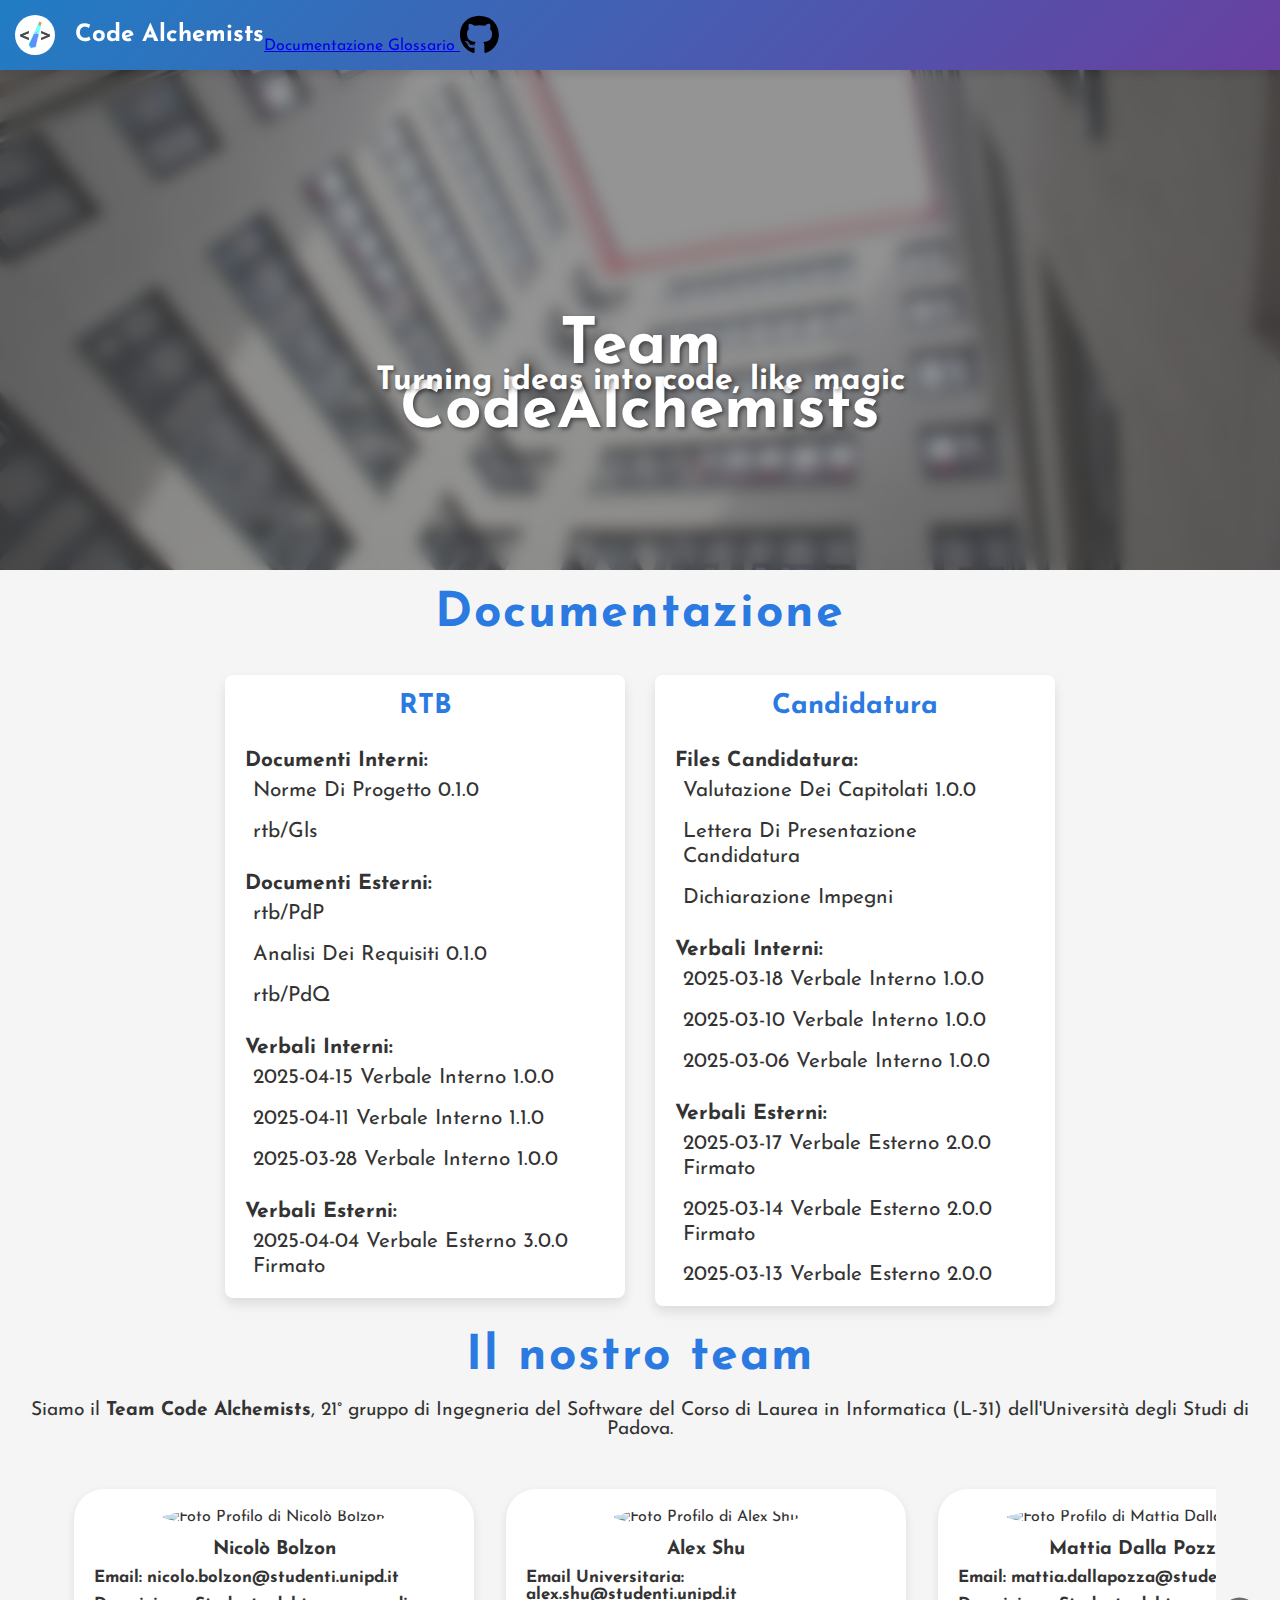
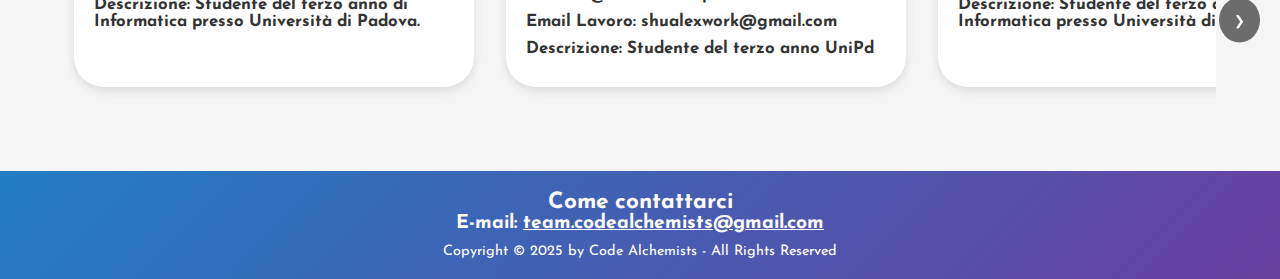
==== commit d497a54d: "index.html e glossario.html" ====
--- a/index.html
+++ b/index.html
@@ -11,7 +11,7 @@
 	<meta name="viewport" content="width=device-width, initial-scale=1.0" />
 	<link rel="stylesheet" href="./Assets/style.css" />
     <link href="https://cdnjs.cloudflare.com/ajax/libs/font-awesome/6.0.0-beta3/css/all.min.css" rel="stylesheet">
-	<link href='https://fonts.googleapis.com/css2?family=Josefin+Sans:wght@300&display=swap' rel='stylesheet' />
+    <link href='https://fonts.googleapis.com/css2?family=Josefin+Sans:wght@300&display=swap' rel='stylesheet' />
 	<link rel="shortcut icon" type="image/png" href="./Assets/Loghi/Logo.svg" media="screen" /> <!--icona visibile su browser-->
 	
 	<script src="https://code.jquery.com/jquery-3.6.0.min.js"></script>
@@ -23,14 +23,21 @@
     <!-- <div id="container"> -->
         <nav class="header">
             <div class="header_container">
-              <a class="navbar-brand" href="index.html">
-                <img src="./Assets/Loghi/Logo.png" alt="Logo del gruppo" width="30" height="30" />
-                <span class="navTitle" style="margin-left: 15px">Code Alchemists</span>
-              </a>
-              <div class="github-button">
-                <a href="./glossario.html" class="github-btn">Glossario</a>
-                <a href="https://github.com/teamcodealchemists" target="_blank" class="github-btn" title="Visita il proflo GitHub del gruppo">GitHub Page</a>
-              </div>
+                <a class="navbar-brand" href="#membrititolo">
+                    <img src="./Assets/Loghi/Logo.png" alt="Logo del gruppo" width="30" height="30" />
+                    <span class="navTitle" style="margin-left: 15px">Code Alchemists</span>
+                </a>
+                <div class="nav-links">
+                    <a class="documentazione" href="#titolo" title="Vai ai documenti">
+                        <span class="Documentazione-icon">Documentazione</span>
+                    </a>
+                    <a class="aglossary" href="glossario.html"  title="Vai al glossario">
+                        <span class="glossary-icon">Glossario</span>
+                    </a>
+                    <a class="github-link" href="https://github.com/teamcodealchemists" target="_blank" title="Team CodeAlchemists Github">
+                        <i class="fab fa-github github-icon"></i> <!-- Icona GitHub -->
+                    </a>
+                </div>
             </div>
         </nav>
         <div id="logo_container">
@@ -39,18 +46,9 @@
             <h2 class="motivoAzienda">Turning ideas into code, like magic</h2>
         </div>     
         <div class="presentazione">
-            <h2 class="titolo">Documentazione</h2>
+            <h2 class="titolo" id="titolo">Documentazione</h2>
         </div>
         <div class="card-container">
-            
-            <!-- <div class="card" onclick="toggleDropdown(1)">
-                <h3>PB</h3>
-                <div class="dropdown" id="dropdown-1">
-                    <a href="documento1.pdf" target="_blank">Documento 1</a>
-                </div>
-            </div> -->
-    
-            <!-- RTB -->
             <div class="card" onclick="toggleDropdown(2)"> 
                 <h3>RTB</h3>
                 <div class="dropdown" id="dropdown-2">
@@ -63,15 +61,12 @@
                         <a>rtb/PdQ</a>
                     <h4>Verbali Interni:</h4>
                         <a href="https://teamcodealchemists.github.io/docs/rtb/verbali/verbali_interni/2025-04-15_VI_1.0.0.pdf" target="_blank">2025-04-15 Verbale Interno 1.0.0 </a>
-<a href="https://teamcodealchemists.github.io/docs/rtb/verbali/verbali_interni/2025-04-11_VI_1.1.0.pdf" target="_blank">2025-04-11 Verbale Interno 1.1.0 </a>
-<a href="https://teamcodealchemists.github.io/docs/rtb/verbali/verbali_interni/2025-03-28_VI_1.0.0.pdf" target="_blank">2025-03-28 Verbale Interno 1.0.0 </a>
-
+                        <a href="https://teamcodealchemists.github.io/docs/rtb/verbali/verbali_interni/2025-04-11_VI_1.1.0.pdf" target="_blank">2025-04-11 Verbale Interno 1.1.0 </a>
+                        <a href="https://teamcodealchemists.github.io/docs/rtb/verbali/verbali_interni/2025-03-28_VI_1.0.0.pdf" target="_blank">2025-03-28 Verbale Interno 1.0.0 </a>
                     <h4>Verbali Esterni:</h4>
                         <a href="https://teamcodealchemists.github.io/docs/rtb/verbali/verbali_esterni/2025-04-04_VE_3.0.0_signed.pdf" target="_blank">2025-04-04 Verbale Esterno 3.0.0 Firmato </a>
-
-                </div>
-            </div>
-    
+                </div>
+            </div>
             <!-- Candidatura -->
             <div class="card" onclick="toggleDropdown(3)">
                 <h3>Candidatura</h3>
@@ -82,14 +77,12 @@
                         <a href="https://teamcodealchemists.github.io/docs/candidatura/Dichiarazione%20Impegni.pdf" target="_blank">Dichiarazione Impegni </a>
                     <h4>Verbali Interni:</h4>
                         <a href="https://teamcodealchemists.github.io/docs/candidatura/verbali/verbali_interni/2025-03-18_VI_1.0.0.pdf" target="_blank">2025-03-18 Verbale Interno 1.0.0 </a>
-<a href="https://teamcodealchemists.github.io/docs/candidatura/verbali/verbali_interni/2025-03-10_VI_1.0.0.pdf" target="_blank">2025-03-10 Verbale Interno 1.0.0 </a>
-<a href="https://teamcodealchemists.github.io/docs/candidatura/verbali/verbali_interni/2025-03-06_VI_1.0.0.pdf" target="_blank">2025-03-06 Verbale Interno 1.0.0 </a>
-
+                        <a href="https://teamcodealchemists.github.io/docs/candidatura/verbali/verbali_interni/2025-03-10_VI_1.0.0.pdf" target="_blank">2025-03-10 Verbale Interno 1.0.0 </a>
+                        <a href="https://teamcodealchemists.github.io/docs/candidatura/verbali/verbali_interni/2025-03-06_VI_1.0.0.pdf" target="_blank">2025-03-06 Verbale Interno 1.0.0 </a>
                     <h4>Verbali Esterni:</h4>
                         <a href="https://teamcodealchemists.github.io/docs/candidatura/verbali/verbali_esterni/2025-03-17_VE_2.0.0_signed.pdf" target="_blank">2025-03-17 Verbale Esterno 2.0.0 Firmato </a>
-<a href="https://teamcodealchemists.github.io/docs/candidatura/verbali/verbali_esterni/2025-03-14_VE_2.0.0_signed.pdf" target="_blank">2025-03-14 Verbale Esterno 2.0.0 Firmato </a>
-<a href="https://teamcodealchemists.github.io/docs/candidatura/verbali/verbali_esterni/2025-03-13_VE_2.0.0_signed.pdf" target="_blank">2025-03-13 Verbale Esterno 2.0.0 Firmato </a>
-
+                        <a href="https://teamcodealchemists.github.io/docs/candidatura/verbali/verbali_esterni/2025-03-14_VE_2.0.0_signed.pdf" target="_blank">2025-03-14 Verbale Esterno 2.0.0 Firmato </a>
+                        <a href="https://teamcodealchemists.github.io/docs/candidatura/verbali/verbali_esterni/2025-03-13_VE_2.0.0_signed.pdf" target="_blank">2025-03-13 Verbale Esterno 2.0.0 Firmato </a>
                 </div>
             </div>
             <!-- <div class="card" onclick="toggleDropdown(4)">
@@ -102,11 +95,11 @@
         </div>
     
         <div class="presentazione">
-            <h2 class="titolo">Il nostro team</h2>
+            <h2 class="titolo" id="membrititolo">Il nostro team</h2>
             <p>Siamo il <b>Team Code Alchemists</b>, 21° gruppo di Ingegneria del Software del Corso di Laurea in Informatica (L-31) dell'Università degli Studi di Padova.</p>
         </div>
         
-        <div class="membri" id="membri">
+        <div class="membri">
             <div class="member-container-wrapper">
                 <button class="scroll-btn left" id="scroll-left">&#10094;</button>
                 <div class="member-container">
@@ -121,6 +114,17 @@
                         </a>
                     </div>
                     <div class="member">
+                        <a href="https://github.com/IwantBeRich" target="_blank" title="Visita il profilo GitHub">
+                            <img src="https://github.com/IwantBeRich.png" alt="Foto Profilo di Alex Shu">
+                            <p>Alex Shu</p>
+                            <div class="contact-info">
+                                <p><strong>Email Universitaria:</strong> alex.shu@studenti.unipd.it</p>
+                                <p><strong>Email Lavoro:</strong> shualexwork@gmail.com</p>
+                                <p><strong>Descrizione:</strong> Studente del terzo anno UniPd </p>
+                            </div>
+                        </a>
+                    </div>
+                    <div class="member">
                         <a href="https://github.com/mkwukong" target="_blank" title="Visita il profilo GitHub">
                             <img src="https://github.com/mkwukong.png" alt="Foto Profilo di Mattia Dalla Pozza">
                             <p>Mattia Dalla Pozza</p>
@@ -157,16 +161,6 @@
                             <div class="contact-info">
                                 <p><strong>Email:</strong> matteo.pretto@studenti.unipd.it</p>
                                 <p><strong>Descrizione:</strong>  Studente del terzo anno di Informatica presso Università di Padova.</p>
-                            </div>
-                        </a>
-                    </div>
-                    <div class="member">
-                        <a href="https://github.com/IwantBeRich" target="_blank" title="Visita il profilo GitHub">
-                            <img src="https://github.com/IwantBeRich.png" alt="Foto Profilo di Alex Shu">
-                            <p>Alex Shu</p>
-                            <div class="contact-info">
-                                <p><strong>Email:</strong> alex.shu@studenti.unipd.it</p>
-                                <p><strong>Descrizione:</strong> Studente del terzo anno di Informatica presso Università di Padova.</p>
                             </div>
                         </a>
                     </div>
@@ -247,8 +241,9 @@
             
                 scrollContainer.addEventListener("scroll", updateButtons);
                 updateButtons(); 
+                
             });
-
+            
             document.addEventListener('DOMContentLoaded', function () {
                 const memberContainer = document.querySelector('.member-container');
                 const members = document.querySelectorAll('.member');
@@ -273,10 +268,10 @@
                         behavior: 'smooth',
                     });
                 }
-
-                // Avvia lo scroll automatico ogni 10 secondi
-                setInterval(autoScroll, 10000);
             });
+            // Avvia lo scroll automatico ogni 10 secondi
+            setInterval(autoScroll, 10000);
+
         </script>       
     <!-- </div> -->
     </main>
